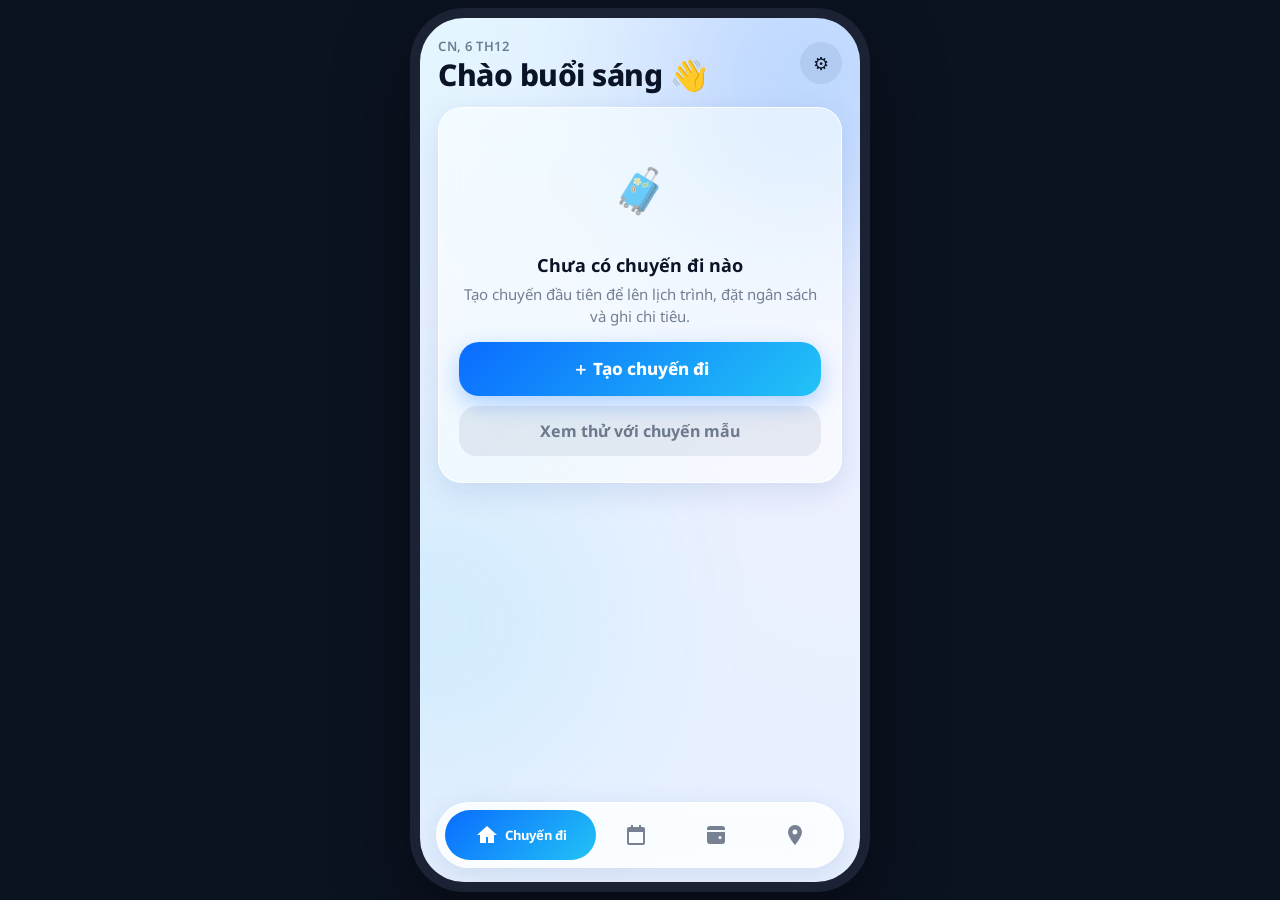
==== app/index.html @ 7bd799b1 "Add files via upload" ====
<!doctype html>
<html lang="vi">
<head>
<meta charset="utf-8">
<meta name="viewport" content="width=device-width, initial-scale=1, viewport-fit=cover">
<meta name="apple-mobile-web-app-capable" content="yes">
<meta name="mobile-web-app-capable" content="yes">
<meta name="apple-mobile-web-app-status-bar-style" content="black-translucent">
<meta name="apple-mobile-web-app-title" content="Kế Hoạch Hoá">
<meta name="theme-color" content="#0A6CFF">
<title>Kế Hoạch Hoá</title>
<link rel="manifest" href="manifest.webmanifest">
<link rel="icon" href="icon.svg" type="image/svg+xml">
<link rel="apple-touch-icon" href="icon-180.png">
<link rel="preconnect" href="https://fonts.googleapis.com">
<link rel="preconnect" href="https://fonts.gstatic.com" crossorigin>
<link rel="stylesheet" href="https://fonts.googleapis.com/css2?family=Noto+Sans:wght@400;500;600;700;800&subset=vietnamese&display=swap">
<link rel="stylesheet" href="app.css">
</head>
<body>
<div class="app" id="app">
  <svg width="0" height="0" style="position:absolute" aria-hidden="true"><defs>
    <linearGradient id="grad" x1="0" y1="0" x2="1" y2="1"><stop offset="0" stop-color="#0A6CFF"/><stop offset="1" stop-color="#22C3F6"/></linearGradient>
    <linearGradient id="mapgrad" x1="0" y1="0" x2="0" y2="940" gradientUnits="userSpaceOnUse"><stop offset="0" stop-color="#0A6CFF"/><stop offset="1" stop-color="#22C3F6"/></linearGradient>
  </defs></svg>

  <div class="statusbar" aria-hidden="true"></div>
  <div class="scroll" id="scroll">
    <section class="screen active" data-screen="home" id="s-home"></section>
    <section class="screen" data-screen="plan" id="s-plan"></section>
    <section class="screen" data-screen="budget" id="s-budget"></section>
    <section class="screen" data-screen="map" id="s-map"></section>
  </div>

  <button class="fab" id="fab" aria-label="Thêm chi tiêu" hidden>＋</button>

  <nav class="tabbar glass" aria-label="Điều hướng">
    <button data-tab="home" class="active" aria-label="Chuyến đi"><svg viewBox="0 0 24 24" fill="currentColor"><path d="M12 3 2 12h3v8h6v-6h2v6h6v-8h3z"/></svg><span>Chuyến đi</span></button>
    <button data-tab="plan" aria-label="Lịch trình"><svg viewBox="0 0 24 24" fill="currentColor"><path d="M7 2v2H5a2 2 0 0 0-2 2v14a2 2 0 0 0 2 2h14a2 2 0 0 0 2-2V6a2 2 0 0 0-2-2h-2V2h-2v2H9V2zm-2 7h14v11H5z"/></svg><span>Lịch trình</span></button>
    <button data-tab="budget" aria-label="Ngân sách"><svg viewBox="0 0 24 24" fill="currentColor"><path d="M3 6a3 3 0 0 1 3-3h12a3 3 0 0 1 3 3v1H3zm0 3h18v9a3 3 0 0 1-3 3H6a3 3 0 0 1-3-3zm13 4a1.5 1.5 0 1 0 0 3 1.5 1.5 0 0 0 0-3z"/></svg><span>Ngân sách</span></button>
    <button data-tab="map" aria-label="Bản đồ"><svg viewBox="0 0 24 24" fill="currentColor"><path d="M12 2a7 7 0 0 0-7 7c0 5 7 13 7 13s7-8 7-13a7 7 0 0 0-7-7zm0 9.5A2.5 2.5 0 1 1 12 6.5a2.5 2.5 0 0 1 0 5z"/></svg><span>Bản đồ</span></button>
  </nav>

  <div class="backdrop" id="backdrop"></div>
  <div class="sheet" id="sheet" role="dialog" aria-modal="true"></div>
  <div class="sheet" id="sheet2" role="dialog" aria-modal="true"></div>
  <div class="viewer" id="viewer" hidden></div>
  <div class="toast" id="toast" role="status"></div>
  <input type="file" id="filepick" accept="image/*" capture="environment" hidden>
</div>
<script src="provinces.js"></script>
<script src="map-data.js"></script>
<script src="app.js"></script>
</body>
</html>
---- app/app.css ----
/* Kế Hoạch Hoá — phong cách Glass (mẫu B), gradient xanh dương */
:root{
  --g1:#0A6CFF; --g2:#22C3F6;               /* gradient chính */
  --grad:linear-gradient(135deg,var(--g1),var(--g2));
  --bg1:#E8F1FF; --bg2:#E3F6FF; --bg3:#EEF0FF;
  --glass:rgba(255,255,255,.58); --glass2:rgba(255,255,255,.82); --stroke:rgba(255,255,255,.85);
  --text:#0A1426; --sub:rgba(16,32,60,.56); --track:rgba(16,40,90,.08);
  --accent:#0A6CFF; --green:#16B866; --orange:#F08A00; --red:#F0334B;
  --tile:rgba(255,255,255,.75); --tileStroke:rgba(10,40,100,.18); --tileText:#33415C;
  --shadow:0 8px 30px rgba(20,60,140,.12);
  --c-move:#0A84FF; --c-stay:#5E5CE6; --c-food:#FF9F0A; --c-fun:#30D158; --c-shop:#FF375F; --c-work:#64D2FF; --c-other:#8E8E93;
  color-scheme:light;
}
@media (prefers-color-scheme: dark){ :root:not([data-theme="light"]){
  --bg1:#07101F; --bg2:#06213A; --bg3:#0B1530;
  --glass:rgba(255,255,255,.07); --glass2:rgba(22,32,52,.82); --stroke:rgba(255,255,255,.12);
  --text:#F2F6FF; --sub:rgba(220,230,250,.6); --track:rgba(255,255,255,.1);
  --accent:#4DA3FF; --green:#30D158; --orange:#FF9F0A; --red:#FF5468;
  --tile:rgba(255,255,255,.14); --tileStroke:rgba(255,255,255,.26); --tileText:rgba(255,255,255,.75);
  --shadow:0 8px 30px rgba(0,0,0,.4); color-scheme:dark;
}}
:root[data-theme="dark"]{
  --bg1:#07101F; --bg2:#06213A; --bg3:#0B1530;
  --glass:rgba(255,255,255,.07); --glass2:rgba(22,32,52,.82); --stroke:rgba(255,255,255,.12);
  --text:#F2F6FF; --sub:rgba(220,230,250,.6); --track:rgba(255,255,255,.1);
  --accent:#4DA3FF; --green:#30D158; --orange:#FF9F0A; --red:#FF5468;
  --tile:rgba(255,255,255,.14); --tileStroke:rgba(255,255,255,.26); --tileText:rgba(255,255,255,.75);
  --shadow:0 8px 30px rgba(0,0,0,.4); color-scheme:dark;
}
*{box-sizing:border-box;-webkit-tap-highlight-color:transparent}
/* Khoá trang: cả document không cuộn/nảy, chỉ .scroll cuộn → tránh iOS kéo giãn cả màn hình */
html,body{margin:0;height:100%;background:var(--bg1);overflow:hidden;overscroll-behavior:none}
body{font-family:"Noto Sans",-apple-system,BlinkMacSystemFont,"Segoe UI",Roboto,system-ui,sans-serif;color:var(--text);display:flex;justify-content:center;-webkit-font-smoothing:antialiased;overscroll-behavior:none}
button,input,select,textarea{font:inherit;color:inherit}
button{background:none;border:0;padding:0;cursor:pointer}
button:focus-visible,input:focus-visible,select:focus-visible,textarea:focus-visible{outline:2px solid var(--accent);outline-offset:2px}
[hidden]{display:none!important}
/* position:fixed + inset:0 phủ đúng toàn màn hình (iOS standalone tính height:100% thiếu phần thanh trạng thái) */
.app{position:fixed;top:0;bottom:0;left:0;right:0;margin:0 auto;width:100%;max-width:440px;overflow:hidden;
  background:radial-gradient(110% 55% at 0% 0%,var(--bg2),transparent 60%),radial-gradient(100% 60% at 100% 45%,var(--bg3),transparent 60%),var(--bg1)}
.app::before,.app::after{content:"";position:absolute;border-radius:50%;pointer-events:none}
.app::before{width:280px;height:280px;background:var(--g1);filter:blur(100px);opacity:.28;top:-80px;right:-90px}
.app::after{width:240px;height:240px;background:var(--g2);filter:blur(110px);opacity:.22;bottom:140px;left:-100px}
@media (min-width:520px){ body{align-items:center;background:#0b1220} .app{position:relative;top:auto;bottom:auto;left:auto;right:auto;height:min(940px,96vh);border-radius:44px;box-shadow:0 0 0 10px #1a2233,0 30px 80px rgba(0,0,0,.5)} }
.scroll{position:absolute;inset:0;overflow-y:auto;overscroll-behavior-y:contain;padding:calc(env(safe-area-inset-top,0px) + 16px) 18px calc(env(safe-area-inset-bottom,0px) + 120px);z-index:1;-webkit-overflow-scrolling:touch}
.screen{display:none} .screen.active{display:block;animation:fade .28s ease}
@keyframes fade{from{opacity:0;transform:translateY(6px)}to{opacity:1;transform:none}}
@media (prefers-reduced-motion:reduce){*{animation:none!important;transition:none!important}}
.glass{background:var(--glass);border:1px solid var(--stroke);border-radius:24px;backdrop-filter:blur(24px) saturate(160%);-webkit-backdrop-filter:blur(24px) saturate(160%);box-shadow:var(--shadow)}
.grad-text{background:var(--grad);-webkit-background-clip:text;background-clip:text;color:transparent}

/* header */
.top{display:flex;justify-content:space-between;align-items:center;gap:12px;margin-bottom:14px}
.top small{color:var(--sub);font-size:13px;font-weight:600;text-transform:uppercase;letter-spacing:.5px}
.top h1{margin:2px 0 0;font-size:30px;font-weight:800;letter-spacing:-.5px;line-height:1.15}
.iconbtn{width:42px;height:42px;border-radius:50%;display:grid;place-items:center;font-size:18px;flex:none;background:var(--track)}
.iconbtn.grad{background:var(--grad);color:#fff;font-weight:700}
.h3{display:flex;justify-content:space-between;align-items:center;gap:10px;font-size:20px;font-weight:700;margin:24px 2px 10px}
.h3 button,.h3 a{font-size:14px;color:var(--accent);font-weight:600}

/* hero / trip */
.hero{padding:20px;position:relative;overflow:hidden;display:block;width:100%;text-align:left}
.type{display:inline-flex;gap:6px;align-items:center;font-size:12px;font-weight:700;padding:5px 10px;border-radius:20px;background:var(--track)}
.hero h2{font-size:25px;margin:12px 0 4px;letter-spacing:-.4px;padding-right:86px;line-height:1.2}
.hero p{margin:0;color:var(--sub);font-size:15px}
.hero .cd{position:absolute;right:18px;top:18px;text-align:center;min-width:70px}
.hero .cd b{display:block;font-size:40px;font-weight:800;line-height:1}
.hero .cd small{font-size:11px;color:var(--sub);font-weight:700;text-transform:uppercase}
.rings{display:flex;align-items:center;gap:16px;padding:18px;margin-top:14px;width:100%;text-align:left}
.rings svg{width:124px;height:124px;flex:none}
.legend{flex:1;display:flex;flex-direction:column;gap:8px;min-width:0}
.legend div{display:flex;justify-content:space-between;gap:8px;font-size:14px}
.legend i{display:inline-block;width:8px;height:8px;border-radius:50%;margin-right:7px}
.legend span{color:var(--sub);white-space:nowrap;overflow:hidden;text-overflow:ellipsis} .legend b{font-weight:700;font-variant-numeric:tabular-nums}
.over{color:var(--red)!important} .warn{color:var(--orange)!important}

/* lists */
.list{padding:6px}
.item{display:flex;align-items:center;gap:12px;padding:10px;border-radius:16px;width:100%;text-align:left}
.item:active{background:var(--track)}
.item .ic{width:42px;height:42px;border-radius:14px;display:grid;place-items:center;font-size:20px;flex:none;background:var(--track)}
.item .m{flex:1;min-width:0} .item .m b{display:block;font-size:16px;font-weight:600;white-space:nowrap;overflow:hidden;text-overflow:ellipsis}
.item .m small{color:var(--sub);font-size:13px;display:block;white-space:nowrap;overflow:hidden;text-overflow:ellipsis}
.item .e{font-weight:700;font-size:15px;white-space:nowrap;font-variant-numeric:tabular-nums;text-align:right}
.item .e small{display:block;font-size:11px;color:var(--sub);font-weight:600}
.check{width:24px;height:24px;border-radius:8px;border:2px solid var(--sub);display:grid;place-items:center;color:#fff;font-size:14px;flex:none}
.done .check{background:var(--green);border-color:var(--green)} .done .m b{opacity:.45;text-decoration:line-through}
.empty{padding:26px 20px;text-align:center;color:var(--sub);font-size:15px;line-height:1.5}
.empty b{display:block;color:var(--text);font-size:18px;margin:8px 0 4px}
.empty .big{font-size:44px}

/* buttons */
.primary{display:block;width:100%;height:54px;border-radius:20px;background:var(--grad);color:#fff;font-size:17px;font-weight:800;margin-top:14px;box-shadow:0 8px 24px rgba(10,108,255,.3)}
.primary:disabled{opacity:.5}
.secondary{display:block;width:100%;height:50px;border-radius:18px;background:var(--track);font-size:16px;font-weight:700;margin-top:10px}
.danger{color:var(--red)}
.addrow{display:block;width:100%;text-align:center;padding:14px;color:var(--accent);font-weight:700;border:2px dashed var(--track);border-radius:20px;margin-top:4px}

/* lịch trình */
.days{display:flex;gap:10px;overflow-x:auto;padding:2px 18px 14px;margin:0 -18px;scrollbar-width:none}
.days::-webkit-scrollbar{display:none}
.day{flex:none;width:64px;padding:10px 0;text-align:center;border-radius:20px}
.day small{display:block;font-size:12px;color:var(--sub);font-weight:600} .day b{font-size:22px;font-weight:800}
.day.on{background:var(--grad);color:#fff;border-color:transparent} .day.on small{color:rgba(255,255,255,.85)}
.timeline{position:relative;padding-left:26px}
.timeline::before{content:"";position:absolute;left:8px;top:14px;bottom:60px;width:2px;background:var(--grad);border-radius:2px;opacity:.6}
.tli{position:relative;margin-bottom:12px;padding:14px 16px;display:block;width:100%;text-align:left}
.tli::before{content:"";position:absolute;left:-24px;top:20px;width:12px;height:12px;border-radius:50%;background:var(--g1);box-shadow:0 0 0 4px rgba(10,108,255,.22)}
.tli .t{font-size:13px;font-weight:700;color:var(--accent)} .tli b{display:block;font-size:17px;margin:3px 0;padding-right:70px}
.tli small{color:var(--sub);display:block} .tli .note{text-align:left;margin-top:6px;font-size:14px;color:var(--sub);white-space:pre-wrap}
.tli .c{position:absolute;right:16px;top:14px;font-weight:700;font-size:14px;font-variant-numeric:tabular-nums}

/* ngân sách */
.big{padding:22px;text-align:center;position:relative}
.big small{color:var(--sub);font-weight:700;font-size:12px;text-transform:uppercase;letter-spacing:.5px}
.big .v{font-size:38px;font-weight:800;letter-spacing:-1px;margin:4px 0;font-variant-numeric:tabular-nums}
.bar{height:10px;border-radius:5px;background:var(--track);overflow:hidden;margin:14px 0 8px}
.bar i{display:block;height:100%;background:var(--grad);border-radius:5px;transition:width .4s}
.bar.over i{background:var(--red)}
.big .row{display:flex;justify-content:space-between;font-size:13px;color:var(--sub);font-variant-numeric:tabular-nums}
.curpill{position:absolute;right:14px;top:14px;font-size:13px;font-weight:700;padding:6px 10px;border-radius:14px;background:var(--track)}
.cats{display:grid;grid-template-columns:1fr 1fr;gap:12px}
.cat{padding:14px;position:relative;text-align:left;width:100%}
.cat .ic{font-size:22px} .cat b{display:block;font-size:15px;margin-top:6px}
.cat small{color:var(--sub);font-size:12px;font-variant-numeric:tabular-nums;display:block}
.cat svg{position:absolute;right:12px;top:12px;width:40px;height:40px}
.wallet{display:flex;gap:12px;overflow-x:auto;padding:14px;scrollbar-width:none}
.wallet::-webkit-scrollbar{display:none}
.rc{flex:none;width:92px;height:120px;border-radius:14px;position:relative;overflow:hidden;background:var(--track);box-shadow:0 4px 14px rgba(0,0,0,.12)}
.rc img{width:100%;height:100%;object-fit:cover;display:block}
.rc .st{position:absolute;left:6px;right:6px;bottom:6px;font-size:10px;font-weight:700;color:#fff;text-align:center;padding:3px;border-radius:7px}
.rc.new{box-shadow:none;border:2px dashed var(--sub);display:grid;place-items:center;font-size:30px;color:var(--accent);background:transparent;cursor:pointer}
.st-pending{background:#8E8E93} .st-submitted{background:#F08A00} .st-approved{background:#16B866}
.wsum{display:flex;justify-content:space-around;gap:8px;padding:0 14px 14px;text-align:center}
.wsum b{display:block;font-size:17px;font-variant-numeric:tabular-nums} .wsum small{color:var(--sub);font-size:12px}
.wgrid{display:grid;grid-template-columns:repeat(3,1fr);gap:10px}
.wgrid .rc{width:100%;height:auto;aspect-ratio:3/4;max-width:100%}
.seg{display:flex;background:var(--track);border-radius:14px;padding:3px;margin:4px 0 14px}
.seg button{flex:1;padding:8px 4px;border-radius:11px;font-size:13px;font-weight:700;color:var(--sub)}
.seg button.on{background:var(--glass2);color:var(--text);box-shadow:0 2px 8px rgba(0,0,0,.1)}

/* bản đồ */
.mstat{display:flex;align-items:center;gap:16px;padding:16px;margin-bottom:14px}
.mstat svg{width:76px;height:76px;flex:none} .mstat b{font-size:26px;font-weight:800} .mstat small{display:block;color:var(--sub);font-size:13px}
.mapwrap{padding:10px;position:relative}
.vnmap{width:100%;height:auto;display:block;touch-action:manipulation}
.prov{fill:var(--tile);stroke:var(--tileStroke);stroke-width:.6;cursor:pointer;transition:fill .2s}
.prov.on{fill:url(#mapgrad)}
.prov.sel{stroke:var(--text);stroke-width:1.6}
.prov:hover{opacity:.85}
.isl circle{fill:var(--sub)} .isl.on circle{fill:var(--g1)}
.isl rect{fill:none;stroke:var(--tileStroke);stroke-dasharray:3 3}
.isl text,.maplabel{font-size:11px;fill:var(--sub);font-weight:600}
.badges{display:grid;grid-template-columns:repeat(4,1fr);gap:10px;margin-top:14px}
.bdg{padding:12px 6px;text-align:center} .bdg div{font-size:26px} .bdg small{display:block;font-size:11px;color:var(--sub);font-weight:600;margin-top:4px;line-height:1.3}
.bdg.lock{opacity:.38;filter:grayscale(1)}
.regions{display:grid;grid-template-columns:repeat(3,1fr);gap:10px;margin-top:14px}
.regions div{padding:12px;text-align:center} .regions b{display:block;font-size:20px} .regions small{color:var(--sub);font-size:12px;font-weight:600}
.note{font-size:12px;color:var(--sub);text-align:center;margin:12px 0;line-height:1.5}
.note a{color:var(--accent)}

/* tab bar nổi */
.tabbar{position:absolute;left:16px;right:16px;bottom:calc(14px + env(safe-area-inset-bottom,0px));height:66px;border-radius:33px;display:flex;align-items:center;padding:0 8px;z-index:6;background:var(--glass2)}
.tabbar button{flex:1;height:50px;border-radius:25px;display:flex;align-items:center;justify-content:center;gap:6px;color:var(--sub);font-size:13px;font-weight:700;transition:flex .25s,background .25s;min-width:0}
.tabbar button span{display:none;white-space:nowrap} .tabbar svg{width:24px;height:24px;flex:none}
.tabbar button.active{flex:1.9;background:var(--grad);color:#fff} .tabbar button.active span{display:inline}
.fab{position:absolute;right:22px;bottom:calc(96px + env(safe-area-inset-bottom,0px));width:58px;height:58px;border-radius:20px;background:var(--grad);color:#fff;font-size:30px;z-index:5;box-shadow:0 10px 30px rgba(10,108,255,.4)}

/* sheets */
.backdrop{position:absolute;inset:0;background:rgba(0,10,30,.42);opacity:0;pointer-events:none;transition:opacity .3s;z-index:9}
.backdrop.open{opacity:1;pointer-events:auto}
.sheet{position:absolute;left:8px;right:8px;bottom:8px;border-radius:30px;transform:translateY(calc(100% + 60px));visibility:hidden;transition:transform .38s cubic-bezier(.2,.9,.3,1),visibility 0s .38s;z-index:10;max-height:92%;overflow-y:auto;padding:10px 18px calc(22px + env(safe-area-inset-bottom,0px));background:var(--glass2);border:1px solid var(--stroke);backdrop-filter:blur(30px) saturate(180%);-webkit-backdrop-filter:blur(30px) saturate(180%)}
.sheet.open{transform:none;visibility:visible;transition:transform .38s cubic-bezier(.2,.9,.3,1)}
.grab{width:40px;height:5px;border-radius:3px;background:var(--sub);opacity:.5;margin:0 auto 10px}
.shead{display:flex;justify-content:space-between;align-items:center;gap:10px;font-weight:700;margin-bottom:10px;min-height:32px}
.shead button{color:var(--accent);font-weight:700;min-width:44px;text-align:left} .shead button:last-child{text-align:right}
.shead span{flex:1;text-align:center}
.field{display:block;margin-bottom:12px}
.field>span{display:block;font-size:12px;color:var(--sub);font-weight:700;text-transform:uppercase;letter-spacing:.5px;margin:0 4px 6px}
.input{width:100%;height:48px;border-radius:16px;border:1px solid var(--stroke);background:var(--track);padding:0 14px;font-size:16px;outline:none}
textarea.input{height:84px;padding:12px 14px;resize:none}
.row2{display:grid;grid-template-columns:1fr 1fr;gap:10px}
.amount{text-align:center;padding:8px 0 10px}
.amount .v{font-size:46px;font-weight:800;letter-spacing:-1.5px;font-variant-numeric:tabular-nums;word-break:break-all}
.curbtn{font-size:15px;font-weight:800;padding:6px 12px;border-radius:14px;background:var(--grad);color:#fff;vertical-align:middle;margin-left:6px}
.amount small{display:block;color:var(--sub);font-size:13px;margin-top:4px;font-variant-numeric:tabular-nums}
.chips{display:flex;gap:8px;overflow-x:auto;padding:4px 0 12px;scrollbar-width:none;flex-wrap:nowrap}
.chips::-webkit-scrollbar{display:none}
.chips.wrap{flex-wrap:wrap;overflow:visible}
.chip{flex:none;padding:9px 14px;border-radius:18px;background:var(--track);font-size:14px;font-weight:600}
.chip.sel{background:var(--grad);color:#fff}
.opts{display:flex;gap:8px;margin-bottom:6px}
.opt{flex:1;padding:12px 6px;border-radius:16px;background:var(--track);font-size:13px;font-weight:700;text-align:center;position:relative}
.opt.on{background:rgba(22,184,102,.16);color:var(--green);box-shadow:inset 0 0 0 2px var(--green)}
.opt input{position:absolute;inset:0;opacity:0;cursor:pointer}
.keypad{display:grid;grid-template-columns:repeat(3,1fr);gap:8px;margin-top:10px}
.keypad button{height:50px;border-radius:16px;background:var(--track);font-size:23px;font-weight:600}
.keypad button:active{background:var(--stroke)}
.cur-row{display:flex;align-items:center;gap:12px;width:100%;padding:12px;border-radius:16px;text-align:left}
.cur-row.sel{background:var(--track)} .cur-row .flag{font-size:26px} .cur-row .cn{flex:1;min-width:0}
.cur-row .cn b{display:block} .cur-row small{color:var(--sub);font-size:13px}
.cur-row .rate{color:var(--sub);font-size:13px;font-weight:600;text-align:right;font-variant-numeric:tabular-nums}
.cur-row.sel .rate::after{content:" ●";color:var(--g1)}
.place{display:inline-flex;align-items:center;gap:6px;padding:8px 12px;border-radius:14px;background:var(--track);margin:0 6px 8px 0;font-size:14px;font-weight:600}
.place button{color:var(--sub);font-size:15px;line-height:1}
.old{display:flex;align-items:center;gap:8px;flex-wrap:wrap;margin:6px 0 14px}
.old span{padding:6px 10px;border-radius:12px;background:var(--track);font-size:14px;font-weight:600}
.old i{color:var(--sub);font-style:normal}
.lbl{font-size:12px;color:var(--sub);font-weight:700;text-transform:uppercase;letter-spacing:.5px;margin-top:12px}
.addplace{display:flex;gap:8px;margin-top:4px}
.addplace .input{height:42px}
.addplace button{flex:none;padding:0 16px;border-radius:14px;background:var(--grad);color:#fff;font-weight:700}
.toggle{display:flex;justify-content:space-between;align-items:center;gap:12px;padding:12px 4px;font-weight:600}
.switch{width:51px;height:31px;border-radius:16px;background:var(--track);position:relative;flex:none;transition:background .2s}
.switch::after{content:"";position:absolute;top:2px;left:2px;width:27px;height:27px;border-radius:50%;background:#fff;box-shadow:0 3px 8px rgba(0,0,0,.18);transition:left .2s}
.switch.on{background:var(--green)} .switch.on::after{left:22px}
.provpick{display:flex;flex-wrap:wrap;gap:6px;max-height:220px;overflow-y:auto;padding:2px}
.provpick .chip{padding:7px 11px;font-size:13px}
.viewer{position:absolute;inset:0;background:#000;z-index:20;display:flex;flex-direction:column}
.viewer img{flex:1;min-height:0;width:100%;object-fit:contain}
.viewer .vbar{display:flex;justify-content:space-between;align-items:center;gap:10px;padding:calc(env(safe-area-inset-top,0px) + 12px) 16px 12px;color:#fff;font-weight:700}
.viewer .vbar button{color:#fff;font-weight:700}
.viewer .vfoot{padding:12px 16px calc(env(safe-area-inset-bottom,0px) + 16px);display:flex;flex-direction:column;gap:10px;color:#fff}
.viewer .seg{background:rgba(255,255,255,.15);margin:0}
.viewer .seg button{color:rgba(255,255,255,.7)} .viewer .seg button.on{background:#fff;color:#000}
.viewer .vacts{display:flex;gap:10px} .viewer .vacts a,.viewer .vacts button{flex:1;height:46px;border-radius:14px;background:rgba(255,255,255,.15);display:grid;place-items:center;color:#fff;font-weight:700;text-decoration:none}
.toast{position:absolute;left:50%;top:calc(env(safe-area-inset-top,0px) + 14px);transform:translate(-50%,-80px);background:var(--glass2);border:1px solid var(--stroke);backdrop-filter:blur(20px);-webkit-backdrop-filter:blur(20px);padding:10px 16px;border-radius:18px;font-weight:700;font-size:14px;z-index:30;transition:transform .3s;box-shadow:var(--shadow);max-width:90%;text-align:center}
.toast.show{transform:translate(-50%,0)}
.banner{display:flex;gap:10px;align-items:flex-start;padding:12px 14px;margin-bottom:14px;font-size:13px;color:var(--sub);line-height:1.45}
.banner b{color:var(--text)}
.triprow .pct{font-size:12px;color:var(--sub);font-weight:600}
#sheet2{z-index:22}
/* Dải kính mờ dưới thanh trạng thái (khi mở từ Màn hình chính): nội dung cuộn qua sẽ mờ đi
   thay vì đè lên giờ/Dynamic Island; màu khớp với nền app ở cả chế độ sáng và tối */
.statusbar{position:absolute;top:0;left:0;right:0;height:env(safe-area-inset-top,0px);z-index:8;pointer-events:none;background:var(--sbBg);backdrop-filter:blur(20px) saturate(160%);-webkit-backdrop-filter:blur(20px) saturate(160%)}
:root{--sbBg:rgba(232,241,255,.72)}
@media (prefers-color-scheme: dark){ :root:not([data-theme="light"]){ --sbBg:rgba(7,16,31,.72) } }
:root[data-theme="dark"]{ --sbBg:rgba(7,16,31,.72) }
@media (min-width:520px){ .statusbar{display:none} }
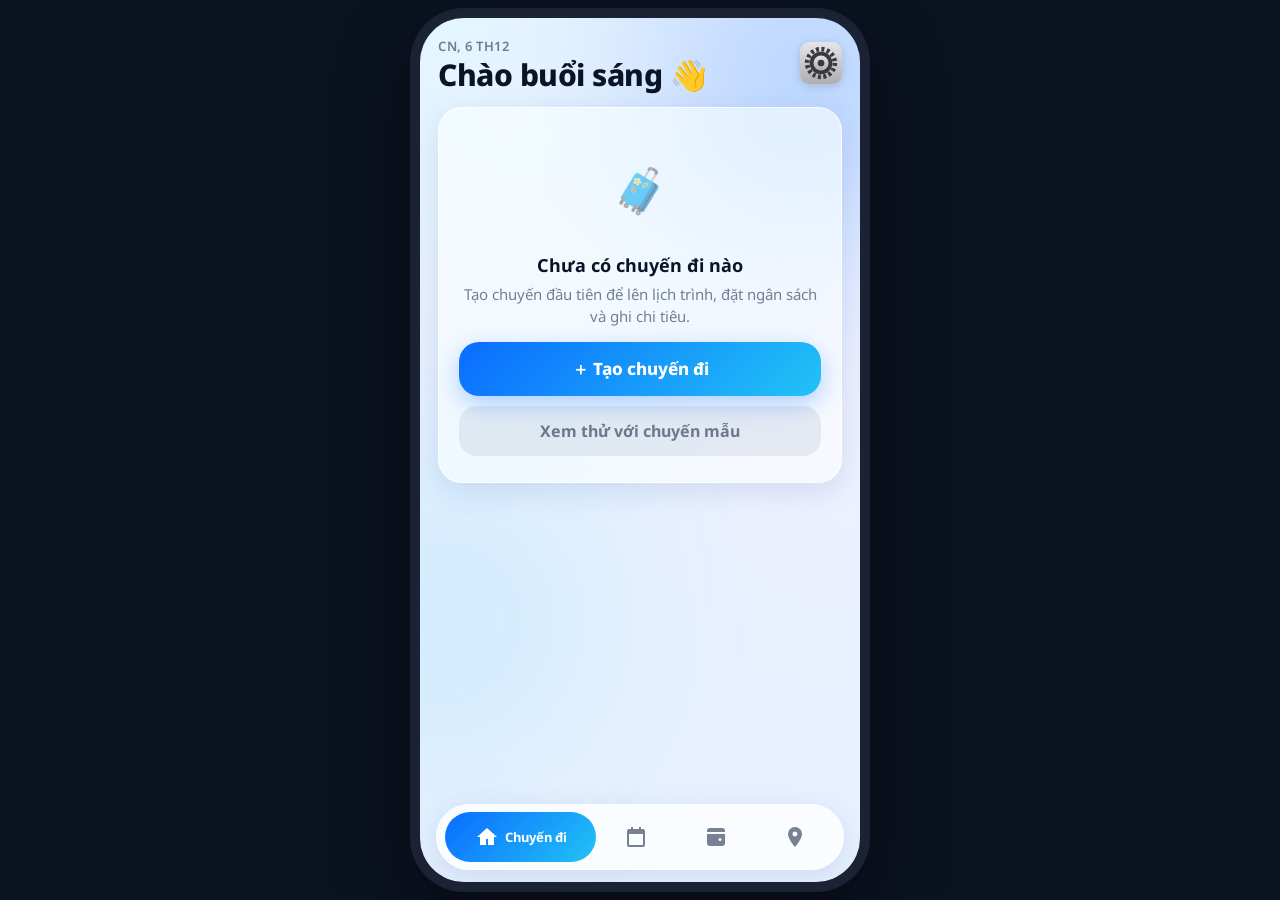
==== commit a8f00f69: "Add files via upload" ====
--- a/app/index.html
+++ b/app/index.html
@@ -20,6 +20,7 @@
 <body>
 <div class="app" id="app">
   <svg width="0" height="0" style="position:absolute" aria-hidden="true"><defs>
+    <linearGradient id="setgrad" x1="0" y1="0" x2="0" y2="1"><stop offset="0" stop-color="#E5E5EA"/><stop offset="1" stop-color="#AEAEB2"/></linearGradient>
     <linearGradient id="grad" x1="0" y1="0" x2="1" y2="1"><stop offset="0" stop-color="#0A6CFF"/><stop offset="1" stop-color="#22C3F6"/></linearGradient>
     <linearGradient id="mapgrad" x1="0" y1="0" x2="0" y2="940" gradientUnits="userSpaceOnUse"><stop offset="0" stop-color="#0A6CFF"/><stop offset="1" stop-color="#22C3F6"/></linearGradient>
   </defs></svg>
--- a/app/app.css
+++ b/app/app.css
@@ -36,7 +36,7 @@
 button:focus-visible,input:focus-visible,select:focus-visible,textarea:focus-visible{outline:2px solid var(--accent);outline-offset:2px}
 [hidden]{display:none!important}
 /* position:fixed + inset:0 phủ đúng toàn màn hình (iOS standalone tính height:100% thiếu phần thanh trạng thái) */
-.app{position:fixed;top:0;bottom:0;left:0;right:0;margin:0 auto;width:100%;max-width:440px;overflow:hidden;
+.app{position:fixed;top:0;bottom:calc(0px - var(--fixgap,0px));left:0;right:0;margin:0 auto;width:100%;max-width:440px;overflow:hidden;
   background:radial-gradient(110% 55% at 0% 0%,var(--bg2),transparent 60%),radial-gradient(100% 60% at 100% 45%,var(--bg3),transparent 60%),var(--bg1)}
 .app::before,.app::after{content:"";position:absolute;border-radius:50%;pointer-events:none}
 .app::before{width:280px;height:280px;background:var(--g1);filter:blur(100px);opacity:.28;top:-80px;right:-90px}
@@ -160,11 +160,11 @@
 .note a{color:var(--accent)}
 
 /* tab bar nổi */
-.tabbar{position:absolute;left:16px;right:16px;bottom:calc(14px + env(safe-area-inset-bottom,0px));height:66px;border-radius:33px;display:flex;align-items:center;padding:0 8px;z-index:6;background:var(--glass2)}
+.tabbar{position:absolute;left:16px;right:16px;bottom:max(12px, calc(env(safe-area-inset-bottom,0px) - 8px));height:66px;border-radius:33px;display:flex;align-items:center;padding:0 8px;z-index:6;background:var(--glass2)}
 .tabbar button{flex:1;height:50px;border-radius:25px;display:flex;align-items:center;justify-content:center;gap:6px;color:var(--sub);font-size:13px;font-weight:700;transition:flex .25s,background .25s;min-width:0}
 .tabbar button span{display:none;white-space:nowrap} .tabbar svg{width:24px;height:24px;flex:none}
 .tabbar button.active{flex:1.9;background:var(--grad);color:#fff} .tabbar button.active span{display:inline}
-.fab{position:absolute;right:22px;bottom:calc(96px + env(safe-area-inset-bottom,0px));width:58px;height:58px;border-radius:20px;background:var(--grad);color:#fff;font-size:30px;z-index:5;box-shadow:0 10px 30px rgba(10,108,255,.4)}
+.fab{position:absolute;right:22px;bottom:calc(max(12px, calc(env(safe-area-inset-bottom,0px) - 8px)) + 82px);width:58px;height:58px;border-radius:20px;background:var(--grad);color:#fff;font-size:30px;z-index:5;box-shadow:0 10px 30px rgba(10,108,255,.4)}
 
 /* sheets */
 .backdrop{position:absolute;inset:0;background:rgba(0,10,30,.42);opacity:0;pointer-events:none;transition:opacity .3s;z-index:9}
@@ -179,7 +179,8 @@
 .field>span{display:block;font-size:12px;color:var(--sub);font-weight:700;text-transform:uppercase;letter-spacing:.5px;margin:0 4px 6px}
 .input{width:100%;height:48px;border-radius:16px;border:1px solid var(--stroke);background:var(--track);padding:0 14px;font-size:16px;outline:none}
 textarea.input{height:84px;padding:12px 14px;resize:none}
-.row2{display:grid;grid-template-columns:1fr 1fr;gap:10px}
+.row2{display:grid;grid-template-columns:minmax(0,1fr) minmax(0,1fr);gap:10px}
+.row2>*{min-width:0}
 .amount{text-align:center;padding:8px 0 10px}
 .amount .v{font-size:46px;font-weight:800;letter-spacing:-1.5px;font-variant-numeric:tabular-nums;word-break:break-all}
 .curbtn{font-size:15px;font-weight:800;padding:6px 12px;border-radius:14px;background:var(--grad);color:#fff;vertical-align:middle;margin-left:6px}
@@ -237,3 +238,13 @@
 @media (prefers-color-scheme: dark){ :root:not([data-theme="light"]){ --sbBg:rgba(7,16,31,.72) } }
 :root[data-theme="dark"]{ --sbBg:rgba(7,16,31,.72) }
 @media (min-width:520px){ .statusbar{display:none} }
+
+/* Nút cài đặt kiểu icon Cài đặt của iOS */
+.setbtn{width:42px;height:42px;flex:none;border-radius:10px;box-shadow:0 2px 8px rgba(0,0,0,.15)}
+.setbtn svg{width:100%;height:100%;display:block}
+/* Ô ngày dd/mm/yyyy phủ input date trong suốt */
+.datefld{position:relative;display:flex;align-items:center;overflow:hidden;cursor:pointer;font-variant-numeric:tabular-nums}
+.datefld span{pointer-events:none;white-space:nowrap}
+.datefld input{position:absolute;inset:0;width:100%;height:100%;opacity:0;border:0;padding:0;margin:0;-webkit-appearance:none;appearance:none;cursor:pointer}
+.sheet{overflow-x:hidden;overscroll-behavior:contain}
+.sheet .grab{width:44px;height:5px;margin-bottom:12px}
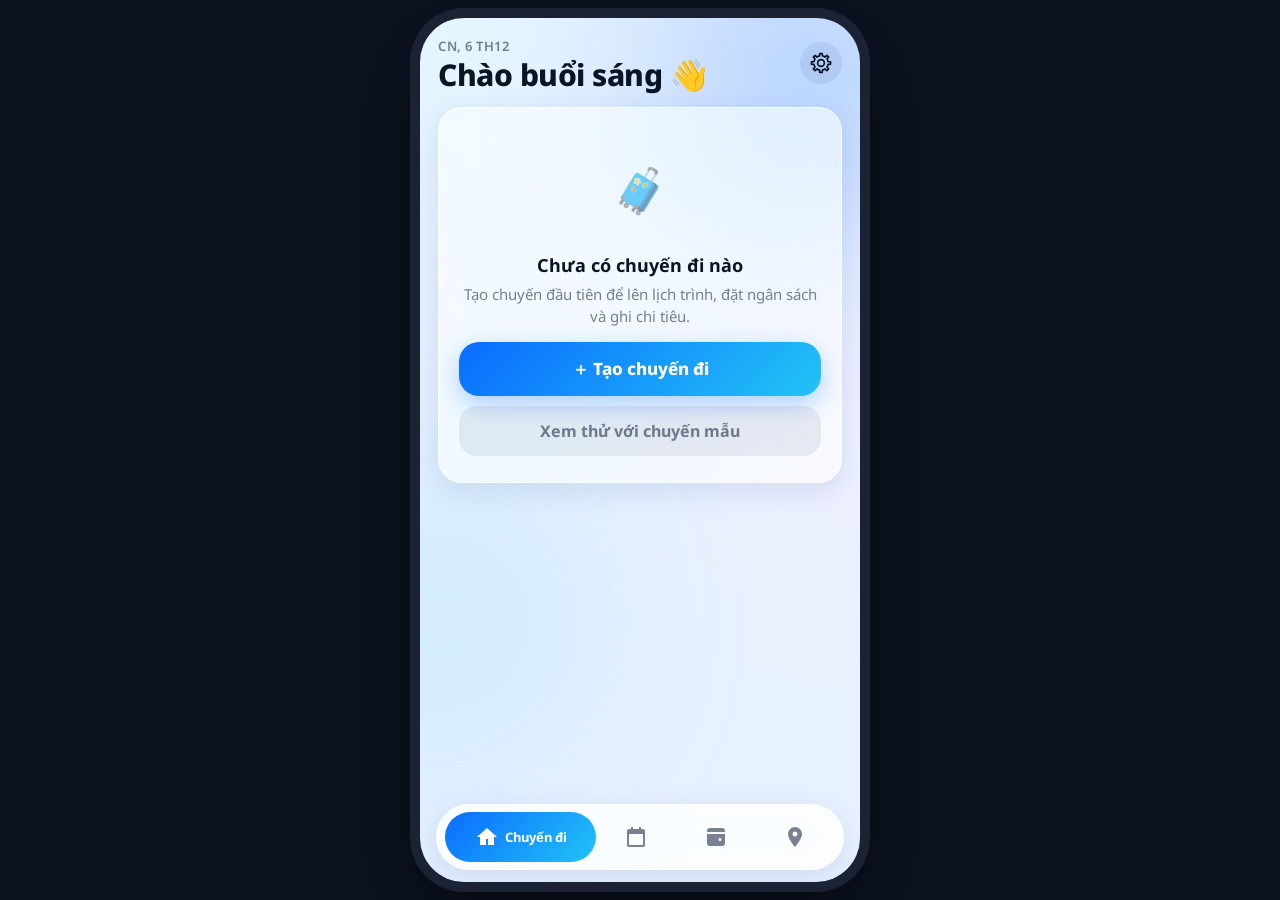
==== commit abecb3a7: "Add files via upload" ====
--- a/app/index.html
+++ b/app/index.html
@@ -20,7 +20,6 @@
 <body>
 <div class="app" id="app">
   <svg width="0" height="0" style="position:absolute" aria-hidden="true"><defs>
-    <linearGradient id="setgrad" x1="0" y1="0" x2="0" y2="1"><stop offset="0" stop-color="#E5E5EA"/><stop offset="1" stop-color="#AEAEB2"/></linearGradient>
     <linearGradient id="grad" x1="0" y1="0" x2="1" y2="1"><stop offset="0" stop-color="#0A6CFF"/><stop offset="1" stop-color="#22C3F6"/></linearGradient>
     <linearGradient id="mapgrad" x1="0" y1="0" x2="0" y2="940" gradientUnits="userSpaceOnUse"><stop offset="0" stop-color="#0A6CFF"/><stop offset="1" stop-color="#22C3F6"/></linearGradient>
   </defs></svg>
--- a/app/app.css
+++ b/app/app.css
@@ -239,9 +239,9 @@
 :root[data-theme="dark"]{ --sbBg:rgba(7,16,31,.72) }
 @media (min-width:520px){ .statusbar{display:none} }
 
-/* Nút cài đặt kiểu icon Cài đặt của iOS */
-.setbtn{width:42px;height:42px;flex:none;border-radius:10px;box-shadow:0 2px 8px rgba(0,0,0,.15)}
-.setbtn svg{width:100%;height:100%;display:block}
+/* Nút cài đặt: bánh răng nét viền, màu theo chữ (tự đổi theo chế độ sáng/tối) */
+.setbtn{color:var(--text)}
+.setbtn svg{width:24px;height:24px;display:block}
 /* Ô ngày dd/mm/yyyy phủ input date trong suốt */
 .datefld{position:relative;display:flex;align-items:center;overflow:hidden;cursor:pointer;font-variant-numeric:tabular-nums}
 .datefld span{pointer-events:none;white-space:nowrap}
